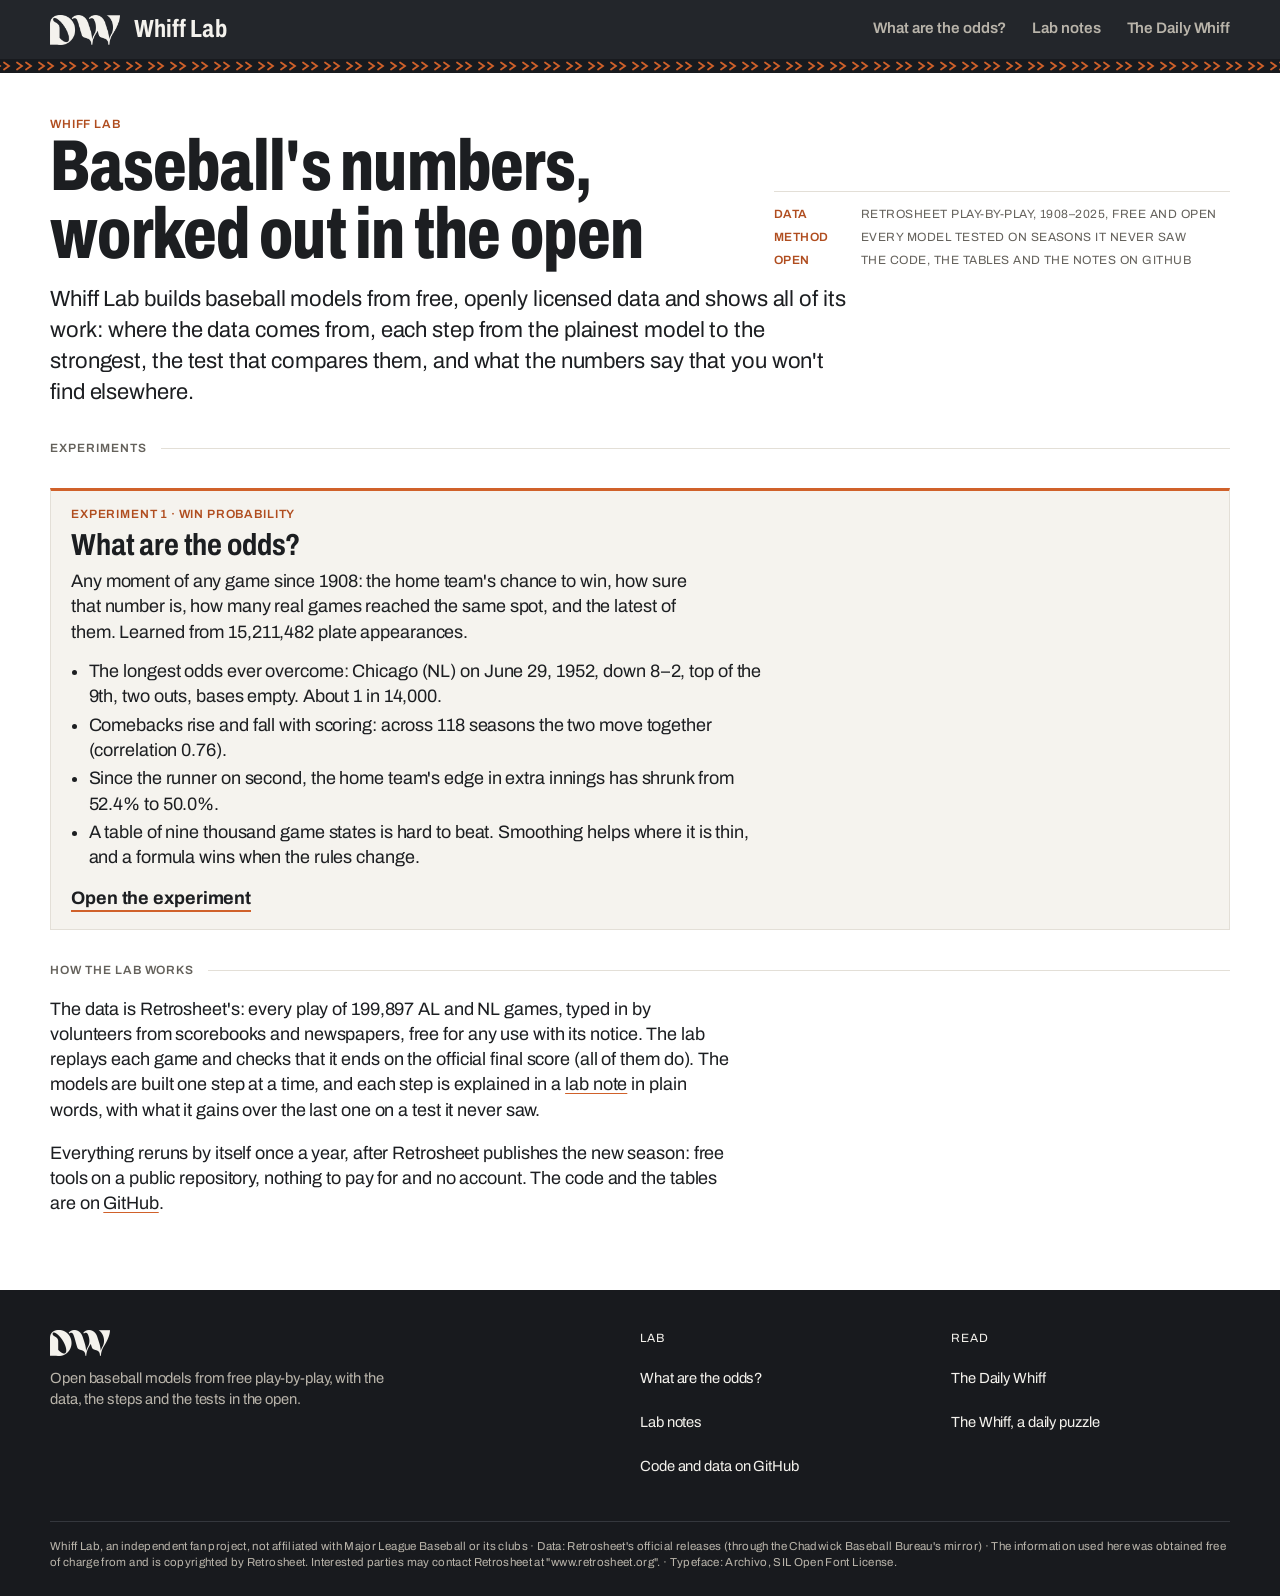
==== site/index.html @ e92014b9 "Add the lab's static site in the Daily Whiff look, with the calculator and the findings of the first" ====
<!doctype html>
<html lang="en" data-data="data/">
<head>
<meta charset="utf-8">
<meta name="viewport" content="width=device-width, initial-scale=1">
<title>Whiff Lab: Open Baseball Models From Free Data</title>
<meta name="description" content="Baseball models built from free, openly licensed play-by-play, with the data, every step and an honest test in the open. First: win probability for any game state since 1908.">
<link rel="icon" href="assets/whiff-site-icon.png">
<link rel="preload" href="assets/fonts/archivo-latin.woff2" as="font" type="font/woff2" crossorigin>
<link rel="stylesheet" href="assets/lab.css?v=2cb74a474c">
<script>document.documentElement.classList.add("is-js")</script>
</head>
<body>
<header class="lab-header"><div class="wrap lab-header__row">
<a class="lab-brand" href="./"><img src="assets/whiff-logo-chalk.png" alt="" width="70" height="30"><span>Whiff Lab</span></a>
<nav class="lab-nav" aria-label="Main">
<button class="lab-nav__open" type="button" aria-expanded="false" aria-controls="lab-menu" aria-label="Open menu"><svg width="24" height="24" viewBox="0 0 24 24" aria-hidden="true" focusable="false"><path d="M4 7.5h16M4 12h16M4 16.5h16" stroke="currentColor" stroke-width="1.8" fill="none"/></svg></button>
<div class="lab-nav__panel" id="lab-menu">
<button class="lab-nav__close" type="button" aria-label="Close menu"><svg width="24" height="24" viewBox="0 0 24 24" aria-hidden="true" focusable="false"><path d="M6 6l12 12M18 6L6 18" stroke="currentColor" stroke-width="1.8" fill="none"/></svg></button>
<ul><li><a href="odds/">What are the odds?</a></li><li><a href="notes/">Lab notes</a></li><li><a href="https://thedailywhiff.com/">The Daily Whiff</a></li></ul>
</div>
</nav>
</div></header>
<div class="lab-seam"></div>
<main class="wrap">
<section class="lab-home__intro">
<div>
<p class="lab-kicker">Whiff Lab</p>
<h1 class="lab-display">Baseball's numbers, worked out in the open</h1>
</div>
<ul class="lab-facts">
<li><strong>Data</strong> Retrosheet play-by-play, 1908–2025, free and open</li>
<li><strong>Method</strong> every model tested on seasons it never saw</li>
<li><strong>Open</strong> the code, the tables and the notes on GitHub</li>
</ul>
</section>
<p class="lab-intro">Whiff Lab builds baseball models from free, openly licensed data and shows all of its work: where the data comes from, each step from the plainest model to the strongest, the test that compares them, and what the numbers say that you won't find elsewhere.</p>

<p class="lab-label">Experiments</p>
<article class="lab-card">
<p class="lab-kicker">Experiment 1 · Win probability</p>
<h2 class="lab-card__title"><a href="odds/">What are the odds?</a></h2>
<p class="lab-card__text">Any moment of any game since 1908: the home team's chance to win, how sure that number is, how many real games reached the same spot, and the latest of them. Learned from 15,211,482 plate appearances.</p>
<ul class="lab-card__finds">
<li>The longest odds ever overcome: Chicago (NL) on June 29, 1952, down 8–2, top of the 9th, two outs, bases empty. About 1 in 14,000.</li>
<li>Comebacks rise and fall with scoring: across 118 seasons the two move together (correlation 0.76).</li>
<li>Since the runner on second, the home team's edge in extra innings has shrunk from 52.4% to 50.0%.</li>
<li>A table of nine thousand game states is hard to beat. Smoothing helps where it is thin, and a formula wins when the rules change.</li>
</ul>
<p><a class="lab-more" href="odds/">Open the experiment</a></p>
</article>

<p class="lab-label">How the lab works</p>
<div class="lab-sec" style="margin-top:0">
<p>The data is Retrosheet's: every play of 199,897 AL and NL games, typed in by volunteers from scorebooks and newspapers, free for any use with its notice. The lab replays each game and checks that it ends on the official final score (all of them do). The models are built one step at a time, and each step is explained in a <a href="notes/">lab note</a> in plain words, with what it gains over the last one on a test it never saw.</p>
<p>Everything reruns by itself once a year, after Retrosheet publishes the new season: free tools on a public repository, nothing to pay for and no account. The code and the tables are on <a href="https://github.com/Jankozeluh/whiff-lab">GitHub</a>.</p>
</div>

</main>
<footer class="lab-footer"><div class="wrap">
<div class="lab-footer__cols">
<div><img src="assets/whiff-logo-chalk.png" alt="Whiff Lab" width="60" height="26">
<p class="lab-footer__tagline">Open baseball models from free play-by-play, with the data, the steps and the tests in the open.</p></div>
<div><p class="lab-footer__label">Lab</p><ul class="lab-footer__links">
<li><a href="odds/">What are the odds?</a></li><li><a href="notes/">Lab notes</a></li>
<li><a href="https://github.com/Jankozeluh/whiff-lab">Code and data on GitHub</a></li></ul></div>
<div><p class="lab-footer__label">Read</p><ul class="lab-footer__links">
<li><a href="https://thedailywhiff.com/">The Daily Whiff</a></li>
<li><a href="https://thedailywhiff.com/the-whiff/">The Whiff, a daily puzzle</a></li></ul></div>
</div>
<div class="lab-legal">
<p>Whiff Lab, an independent fan project, not affiliated with Major League Baseball or its clubs · Data: Retrosheet's
official releases (through the Chadwick Baseball Bureau's mirror) · The information used here was obtained free of charge from and is copyrighted by Retrosheet.  Interested parties may contact Retrosheet at &quot;www.retrosheet.org&quot;. · Typeface:
Archivo, SIL Open Font License.</p>
</div>
</div></footer>
<script src="assets/lab.js?v=5cbb02883b" defer></script>
</body>
</html>
---- site/assets/lab.css ----
/* Whiff Lab in The Daily Whiff's Graphite look: graphite bands, a leather-orange accent, one typeface (Archivo:
   condensed headings, normal-width text, small uppercase labels), one content width (1200px) on every page. */
@font-face { font-family: Archivo; font-style: normal; font-weight: 100 900; font-stretch: 62% 125%; font-display: swap;
  src: url("fonts/archivo-latin.woff2") format("woff2");
  unicode-range: U+0000-00FF, U+0131, U+0152-0153, U+02BB-02BC, U+02C6, U+02DA, U+02DC, U+0304, U+0308, U+0329, U+2000-206F, U+20AC, U+2122, U+2191, U+2193, U+2212, U+2215, U+FEFF, U+FFFD; }
@font-face { font-family: Archivo; font-style: normal; font-weight: 100 900; font-stretch: 62% 125%; font-display: swap;
  src: url("fonts/archivo-latin-ext.woff2") format("woff2");
  unicode-range: U+0100-02BA, U+02BD-02C5, U+02C7-02CC, U+02CE-02D7, U+02DD-02FF, U+0304, U+0308, U+0329, U+1D00-1DBF, U+1E00-1E9F, U+1EF2-1EFF, U+2020, U+20A0-20AB, U+20AD-20C0, U+2113, U+2C60-2C7F, U+A720-A7FF; }

:root {
  --graphite: #23262b; --graphite-deep: #181a1e; --chalk: #f4f2ed; --chalk-dim: #b9b4aa;
  --leather: #d0612a; --leather-text: #b04d1f; --ink: #1c1e21; --muted: #64615b; --rule: #e3dfd7; --paper: #f5f3ee;
  --font: Archivo, "Arial Narrow", sans-serif;
  --gutter: clamp(30px, 5vw, 50px);
  --label: 600 .72rem/1.2 var(--font);
  --seam: url("data:image/svg+xml,%3Csvg xmlns='http://www.w3.org/2000/svg' width='22' height='14' viewBox='0 0 22 14'%3E%3Cpath d='M4 3.5 L9 7 L4 10.5 M13 3.5 L18 7 L13 10.5' fill='none' stroke='black' stroke-width='1.8' stroke-linecap='round'/%3E%3C/svg%3E");
}
*, *::before, *::after { box-sizing: border-box; }
html { -webkit-text-size-adjust: 100%; }
body { margin: 0; background: #fff; color: var(--ink); font-family: var(--font); font-weight: 400;
  font-size: clamp(1rem, 1rem + ((1vw - .2rem) * .227), 1.125rem); line-height: 1.4; letter-spacing: -.1px;
  display: flex; flex-direction: column; min-height: 100vh; min-height: 100dvh; }
:where(h1, h2, h3, h4) { font-stretch: 82%; font-weight: 700; letter-spacing: -.005em; line-height: 1.1; text-wrap: balance; }
a { color: var(--ink); text-decoration-color: var(--leather); text-underline-offset: 3px; }
a:hover { color: var(--leather-text); }
img, svg { max-width: 100%; }
table, .num { font-variant-numeric: tabular-nums; }
.wrap { width: 100%; max-width: calc(1200px + 2 * var(--gutter)); margin-inline: auto; padding-inline: var(--gutter); }
[hidden] { display: none !important; }
.screen-reader-text { position: absolute; width: 1px; height: 1px; overflow: hidden; clip: rect(0 0 0 0); white-space: nowrap; }
:focus-visible { outline: 2px solid var(--leather); outline-offset: 2px; }

/* header: graphite band, one row on every width; the seam (a row of baseball stitches) under it */
.lab-header { background: var(--graphite); color: var(--chalk); padding-block: 14px; }
.lab-header__row { display: flex; align-items: center; justify-content: space-between; gap: 16px; }
.lab-brand { display: flex; align-items: center; gap: 14px; min-width: 0; color: inherit; text-decoration: none; }
.lab-brand:hover { color: inherit; }
.lab-brand img { height: 30px; width: auto; display: block; }
.lab-brand span { font-stretch: 78%; font-weight: 700; font-size: 1.55rem; line-height: 1; letter-spacing: .005em; white-space: nowrap; }
.lab-nav ul { display: flex; gap: 26px; list-style: none; margin: 0; padding: 0; font-size: .95rem; font-weight: 600; }
.lab-nav a { display: inline-block; padding-block: 4px; color: var(--chalk-dim); text-decoration: none; border-bottom: 2px solid transparent; white-space: nowrap; }
.lab-nav a:hover, .lab-nav a[aria-current="page"] { color: var(--chalk); border-bottom-color: var(--leather); }
.lab-nav__open, .lab-nav__close { display: none; }
.lab-seam { height: 14px; background: var(--graphite-deep); position: relative; }
.lab-seam::before { content: ""; position: absolute; inset: 0; background: var(--leather); -webkit-mask: var(--seam) repeat-x center; mask: var(--seam) repeat-x center; }
@media (max-width: 900px) { .lab-nav ul { gap: 16px; font-size: .9rem; } }
/* the phone menu: one left-aligned column on a graphite overlay */
@media (max-width: 600px) {
  .lab-brand img { height: 24px; }
  .lab-brand span { font-size: 1.3rem; }
  .is-js .lab-nav__open { display: grid; place-items: center; width: 44px; height: 44px; margin: -10px -10px -10px 0; padding: 0; border: 0; background: none; color: var(--chalk); cursor: pointer; }
  .is-js .lab-nav__panel { display: none; }
  .is-js .lab-nav.is-open .lab-nav__panel { display: block; position: fixed; inset: 0; z-index: 50; background: var(--graphite); padding: 3.5rem 1.5rem 2rem; overflow-y: auto; }
  .is-js .lab-nav.is-open .lab-nav__close { display: grid; place-items: center; position: absolute; top: .5rem; right: .75rem; width: 44px; height: 44px; border: 0; background: none; color: var(--chalk); cursor: pointer; }
  .is-js .lab-nav ul { flex-direction: column; gap: 1.1rem; }
  .is-js .lab-nav.is-open a { color: var(--chalk); font-size: 1.5rem; }
  .lab-nav ul { flex-wrap: wrap; gap: 6px 16px; }
}

/* page */
main { flex: 1 0 auto; padding-block: 2.75rem 3.5rem; }
.lab-title { margin: 0 0 1.25rem; font-stretch: 72%; font-weight: 800; font-size: clamp(2.25rem, 5vw, 3.75rem); line-height: 1; letter-spacing: -.01em; }
.lab-display { margin: 0; font-stretch: 72%; font-weight: 800; font-size: clamp(2.5rem, 6vw, 4.5rem); line-height: .95; letter-spacing: -.01em; text-wrap: balance; }
.lab-intro { max-width: 62ch; margin: 0 0 1.5rem; font-size: clamp(1.125rem, 1.125rem + ((1vw - .2rem) * .455), 1.375rem); line-height: 1.4; }
.lab-lede { max-width: 62ch; color: var(--muted); }
.lab-kicker { margin: 0; font: var(--label); font-size: .75rem; letter-spacing: .07em; text-transform: uppercase; color: var(--leather-text); }
.lab-label { display: flex; align-items: center; gap: 14px; margin-block: 2rem 1rem; font-size: .75rem; font-weight: 600; letter-spacing: .08em; text-transform: uppercase; color: var(--muted); }
.lab-label::after { content: ""; flex: 1; height: 1px; background: var(--rule); }
.lab-more { font-weight: 700; color: var(--ink); text-decoration: none; border-bottom: 2px solid var(--leather); padding-bottom: 2px; }
.lab-more:hover { color: var(--leather-text); }
.lab-note { margin: .4rem 0 0; font-size: .78rem; line-height: 1.45; color: var(--muted); }
.lab-credit { margin-top: 2.5rem; font-size: .8rem; color: var(--muted); max-width: 90ch; }
.lab-facts { list-style: none; margin: 0; padding: 14px 0 0; border-top: 1px solid var(--rule); display: grid; gap: 6px; font-size: .75rem; letter-spacing: .04em; text-transform: uppercase; color: var(--muted); }
.lab-facts li { display: flex; gap: .75em; }
.lab-facts strong { flex: 0 0 6.5em; font-weight: 600; color: var(--leather-text); }

/* home: the intro (display title and facts row), then one card per experiment */
.lab-home__intro { display: grid; gap: 2.5rem; margin-bottom: 1rem; }
@media (min-width: 782px) { .lab-home__intro { grid-template-columns: minmax(0, 3fr) minmax(0, 2fr); align-items: end; } }
.lab-card { margin-block-start: 2rem; padding: 1rem 1.25rem 1.1rem; background: var(--paper); border: 1px solid var(--rule); border-top: 3px solid var(--leather); }
.lab-card > * { margin-block: 0; }
.lab-card__title { margin-block: .45rem .5rem; font-stretch: 80%; font-weight: 700; font-size: clamp(1.45rem, 2.6vw, 1.9rem); line-height: 1.06; }
.lab-card__title a { color: inherit; text-decoration: none; }
.lab-card__title a:hover { text-decoration: underline; text-decoration-color: var(--leather); text-underline-offset: 4px; }
.lab-card__text { margin-block: .25rem .9rem; max-width: 62ch; }
.lab-card ul.lab-card__finds { margin: 0 0 1rem; padding-left: 1.1rem; max-width: 70ch; }
.lab-card ul.lab-card__finds li { margin: .2rem 0; }

/* sections: a graphite rule over each heading */
.lab-sec { margin-top: 3rem; scroll-margin-top: 1rem; }
.lab-sec > h2 { margin: 0 0 .35rem; padding-top: .8rem; border-top: 3px solid var(--graphite); font-stretch: 78%; font-weight: 750; font-size: clamp(1.6rem, 3.4vw, 2.2rem); line-height: 1.05; }
.lab-sec h3 { margin: 1.75rem 0 .5rem; font-stretch: 84%; font-size: 1.15rem; }
.lab-sec > p, .lab-sec li { max-width: 68ch; }
.lab-jump { display: flex; flex-wrap: wrap; gap: .1rem 1.3rem; list-style: none; margin: 1.5rem 0 0; padding: .6rem 1rem .5rem; background: var(--graphite); border-bottom: 3px solid var(--leather); }
.lab-jump a { display: inline-block; padding: .15rem 0; min-height: 0; border-bottom: 2px solid transparent; color: var(--chalk-dim); font: var(--label); letter-spacing: .08em; text-transform: uppercase; text-decoration: none; white-space: nowrap; line-height: 2; }
.lab-jump a:hover { color: var(--chalk); border-bottom-color: var(--leather); }

/* tables: labels left, numbers right; a wide table scrolls inside its own box, never the page */
.lab-table { overflow-x: auto; max-width: 100%; margin: 1rem 0 .25rem; }
.lab-table table { border-collapse: collapse; min-width: 100%; font-size: .92rem; }
.lab-table th, .lab-table td { padding: .5rem .6rem; border-bottom: 1px solid var(--rule); text-align: left; vertical-align: top; }
.lab-table thead th { font: var(--label); letter-spacing: .05em; text-transform: uppercase; color: var(--muted); vertical-align: bottom; border-bottom: 1px solid var(--graphite); }
.lab-table tbody th { font-weight: 600; }
.lab-table .num { text-align: right; white-space: nowrap; }
.lab-table .nw { white-space: nowrap; }
.lab-table tr.is-best td { font-weight: 700; }
.lab-table td small { color: var(--muted); font-size: .85em; }
@media (min-width: 782px) { .lab-table table { width: 100%; } }

/* charts */
.lab-ch { margin: 1.25rem 0 .75rem; }
.lab-ch svg { display: block; width: 100%; height: auto; overflow: visible; font-family: var(--font); }
.lab-ch figcaption, .lab-fig figcaption { margin-top: .4rem; font-size: .78rem; line-height: 1.45; color: var(--muted); }
.ch-grid { stroke: var(--rule); stroke-width: 1; }
.ch-axis { stroke: var(--muted); stroke-width: 1; }
.ch-tick { fill: var(--muted); font-size: 11px; font-variant-numeric: tabular-nums; }
.ch-label { fill: var(--ink); font-size: 11px; font-weight: 600; font-variant-numeric: tabular-nums; }
.ch-line { fill: none; stroke: var(--ink); stroke-width: 1.6; stroke-linejoin: round; stroke-linecap: round; }
.ch-line.is-accent { stroke: var(--leather); stroke-width: 2.2; }
.ch-dot { fill: var(--graphite); stroke: #fff; stroke-width: 1; }
.ch-dot.is-now { fill: var(--leather); }
.ch-range { stroke: var(--graphite); stroke-width: 2; stroke-opacity: .35; }
.ch-range.is-now { stroke: var(--leather); stroke-opacity: .7; }
.ch-bar { fill: var(--graphite); fill-opacity: .2; }
.ch-cut { stroke: var(--muted); stroke-width: 1; stroke-dasharray: 3 3; }
.lab-fig { margin: 1.25rem 0 1rem; }
.lab-fig svg { display: block; width: 100%; height: auto; }

/* footer: graphite deep */
.lab-footer { background: var(--graphite-deep); color: var(--chalk-dim); font-size: .92rem; padding-block: 2.5rem 1.25rem; }
.lab-footer a { color: var(--chalk); text-decoration: none; }
.lab-footer a:hover { color: var(--chalk); text-decoration: underline; text-decoration-color: var(--leather); }
.lab-footer__cols { display: grid; gap: 1.75rem 2rem; }
@media (min-width: 782px) { .lab-footer__cols { grid-template-columns: 2fr 1fr 1fr; } }
.lab-footer img { height: 26px; width: auto; display: block; }
.lab-footer__tagline { margin: .75rem 0 0; max-width: 42ch; }
.lab-footer__label { margin: 0 0 .6rem; font-size: .75rem; letter-spacing: .08em; text-transform: uppercase; color: var(--chalk); }
.lab-footer__links { list-style: none; margin: 0; padding: 0; display: grid; gap: 6px; }
.lab-footer__links a { display: inline-block; padding-block: 2px; }
.lab-legal { margin-top: 2rem; padding-top: 1rem; border-top: 1px solid #34373d; font-size: .72rem; letter-spacing: .03em; }
.lab-legal p { margin: 0 0 .35rem; }

/* lab notes: one readable column */
.lab-prose { max-width: 72ch; }
.lab-prose h2 { margin: 2.25rem 0 .5rem; padding-top: .7rem; border-top: 3px solid var(--graphite); font-stretch: 78%; font-weight: 750; font-size: clamp(1.45rem, 3vw, 1.9rem); }
.lab-prose h3 { margin: 1.75rem 0 .4rem; font-stretch: 84%; font-size: 1.15rem; }
.lab-prose code { font-size: .88em; background: var(--paper); border: 1px solid var(--rule); padding: 0 .25em; overflow-wrap: anywhere; }
.lab-prose pre { overflow-x: auto; background: var(--paper); border: 1px solid var(--rule); padding: .75rem 1rem; font-size: .85rem; line-height: 1.45; }
.lab-prose pre code { border: 0; padding: 0; background: none; overflow-wrap: normal; }
.lab-prose blockquote { margin: 1rem 0; padding-left: .9rem; border-left: 3px solid var(--leather); color: var(--muted); }
.lab-prose table { border-collapse: collapse; font-size: .92rem; display: block; overflow-x: auto; max-width: 100%; }
.lab-prose th, .lab-prose td { padding: .45rem .6rem; border-bottom: 1px solid var(--rule); text-align: left; }
.lab-prose thead th { font: var(--label); letter-spacing: .05em; text-transform: uppercase; color: var(--muted); border-bottom: 1px solid var(--graphite); }
.lab-prose img { display: block; margin: 1.25rem 0; border: 1px solid var(--rule); background: #fff; }
.lab-notes-nav { display: flex; flex-wrap: wrap; justify-content: space-between; gap: 1rem; margin-top: 3rem; padding-top: 1.25rem; border-top: 1px solid var(--rule); font-weight: 700; }
.lab-notes-nav a { text-decoration: none; border-bottom: 2px solid var(--leather); }
.lab-notes-list { list-style: none; padding: 0; margin: 1.5rem 0 0; display: grid; gap: 1rem; max-width: 72ch; }
.lab-notes-list li { padding: .9rem 1rem 1rem; background: var(--paper); border: 1px solid var(--rule); border-top: 3px solid var(--graphite); }
.lab-notes-list a { font-stretch: 84%; font-weight: 700; font-size: 1.2rem; text-decoration: none; }
.lab-notes-list a:hover { text-decoration: underline; text-decoration-color: var(--leather); }
.lab-notes-list p { margin: .3rem 0 0; color: var(--muted); font-size: .95rem; }

/* tap targets: every link that stands on its own is at least 44px tall (links inside a sentence are not) */
.lab-brand { min-height: 44px; margin-block: -7px; }
.lab-footer__links { gap: 0; }
.lab-footer__links a { min-height: 44px; display: inline-flex; align-items: center; padding-block: 0; }
.lab-jump a { min-height: 44px; display: inline-flex; align-items: center; }
.lab-nav a, .lab-more, .lab-table td a, .lab-notes-nav a { position: relative; }
.lab-nav a::after, .lab-more::after, .lab-table td a::after, .lab-notes-nav a::after { content: ""; position: absolute; left: -6px; right: -6px; top: 50%; height: 44px; transform: translateY(-50%); }
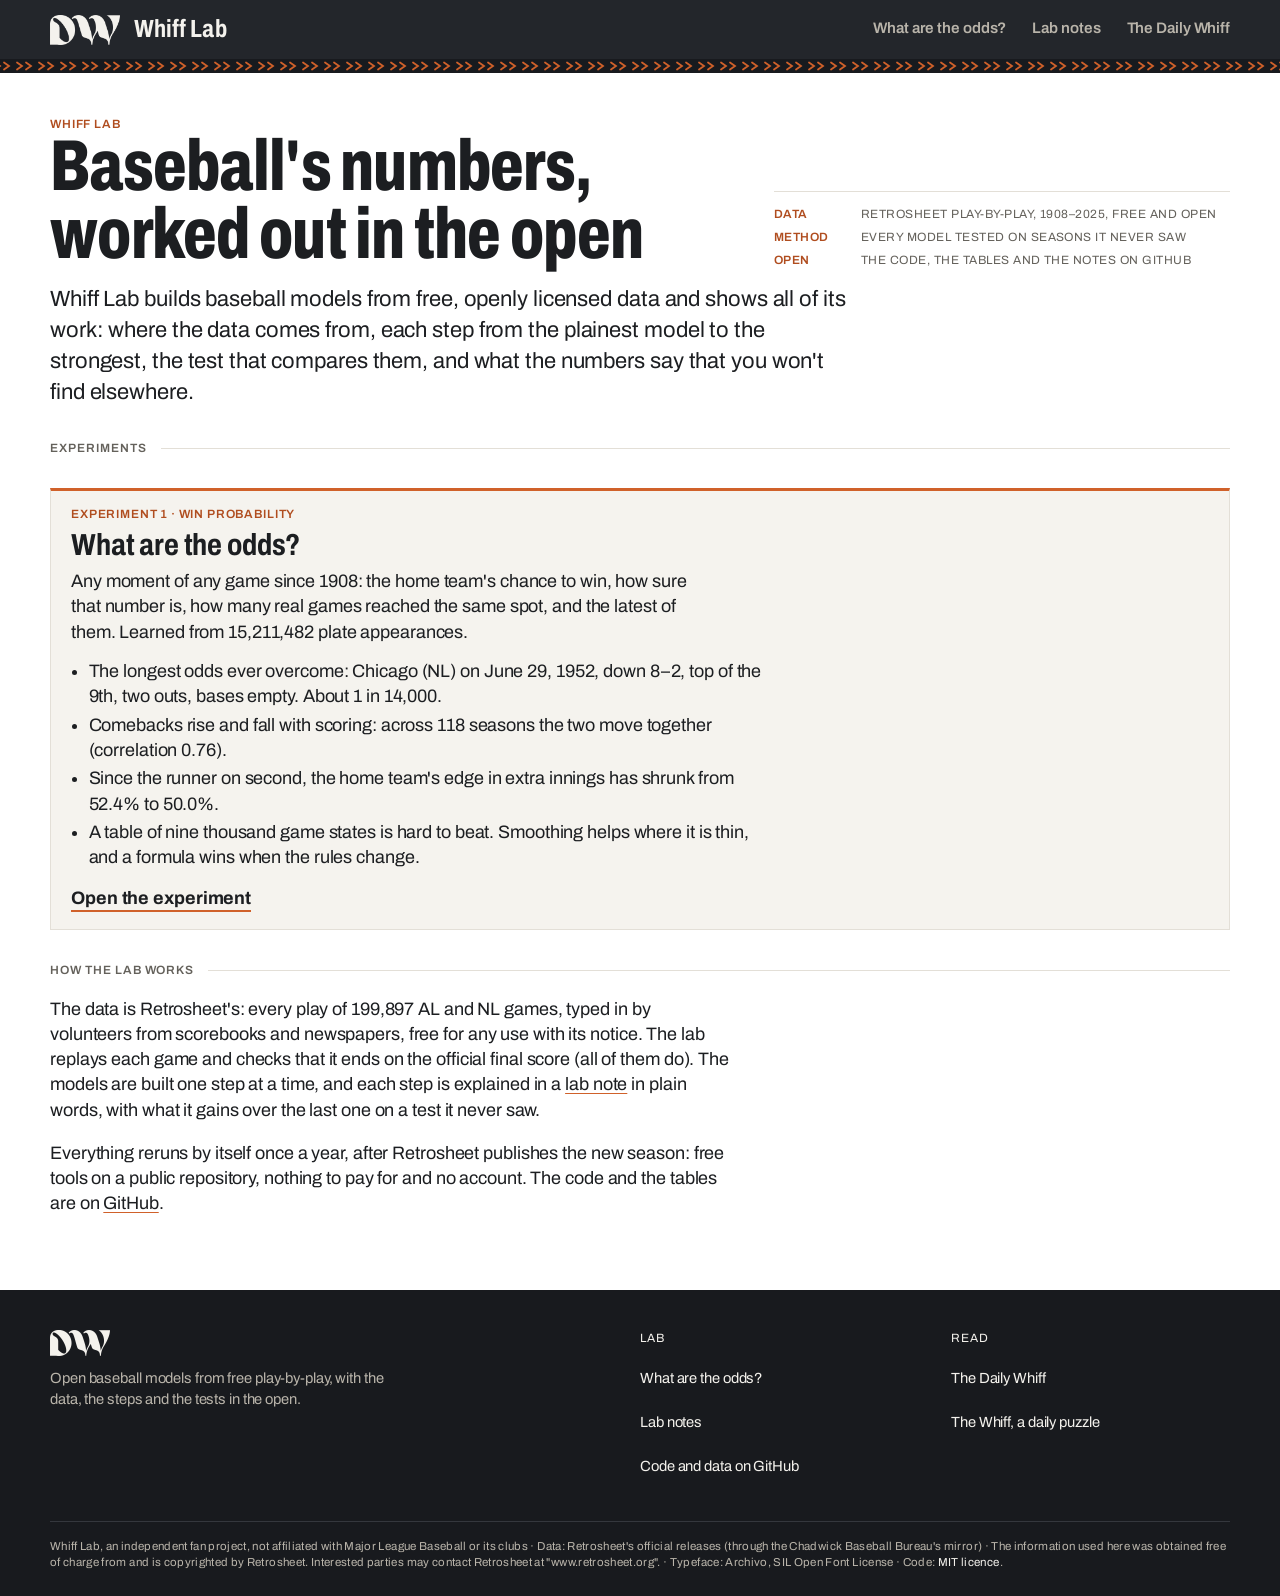
==== commit f542f61d: "License the code under MIT, leaving out the Daily Whiff mark. Co-Authored-By: Claude Opus 5.5 <norep" ====
--- a/site/index.html
+++ b/site/index.html
@@ -71,7 +71,7 @@
 <div class="lab-legal">
 <p>Whiff Lab, an independent fan project, not affiliated with Major League Baseball or its clubs · Data: Retrosheet's
 official releases (through the Chadwick Baseball Bureau's mirror) · The information used here was obtained free of charge from and is copyrighted by Retrosheet.  Interested parties may contact Retrosheet at &quot;www.retrosheet.org&quot;. · Typeface:
-Archivo, SIL Open Font License.</p>
+Archivo, SIL Open Font License · Code: <a href="https://github.com/Jankozeluh/whiff-lab/blob/main/LICENSE">MIT licence</a>.</p>
 </div>
 </div></footer>
 <script src="assets/lab.js?v=5cbb02883b" defer></script>
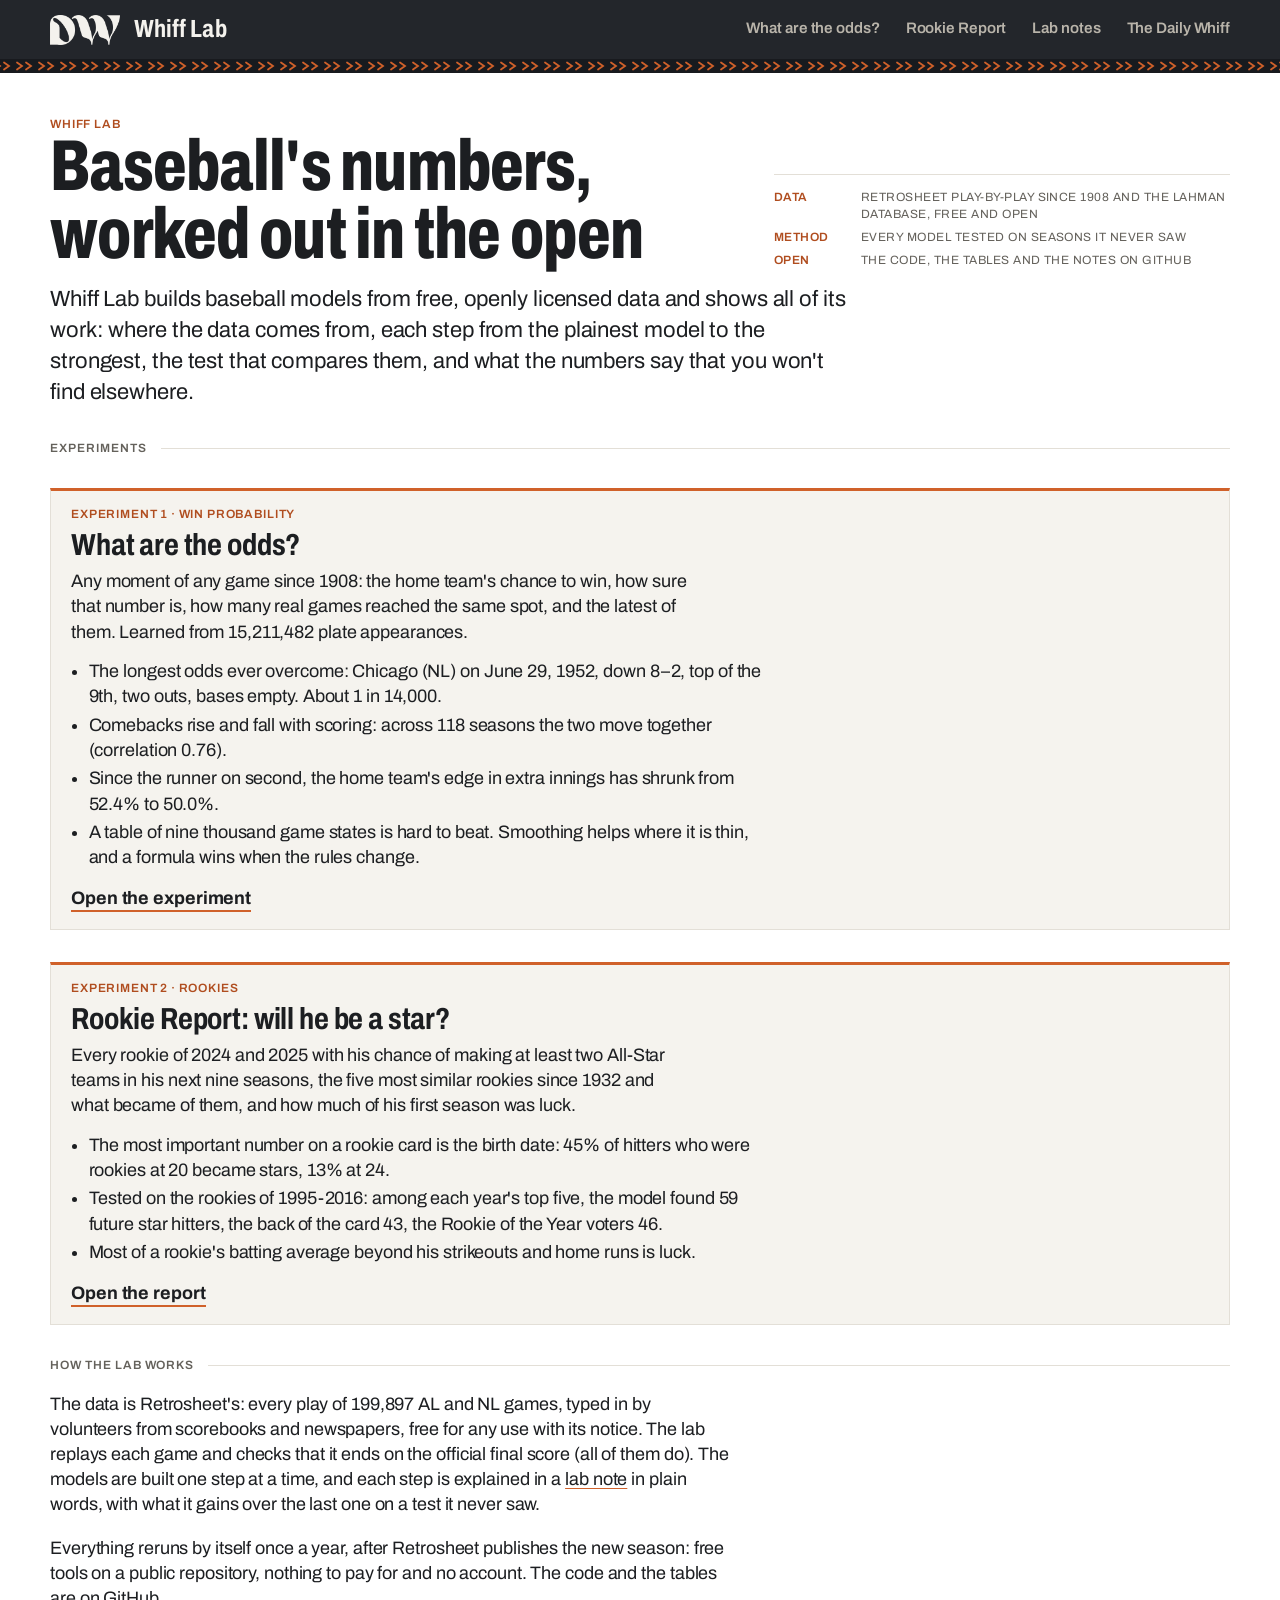
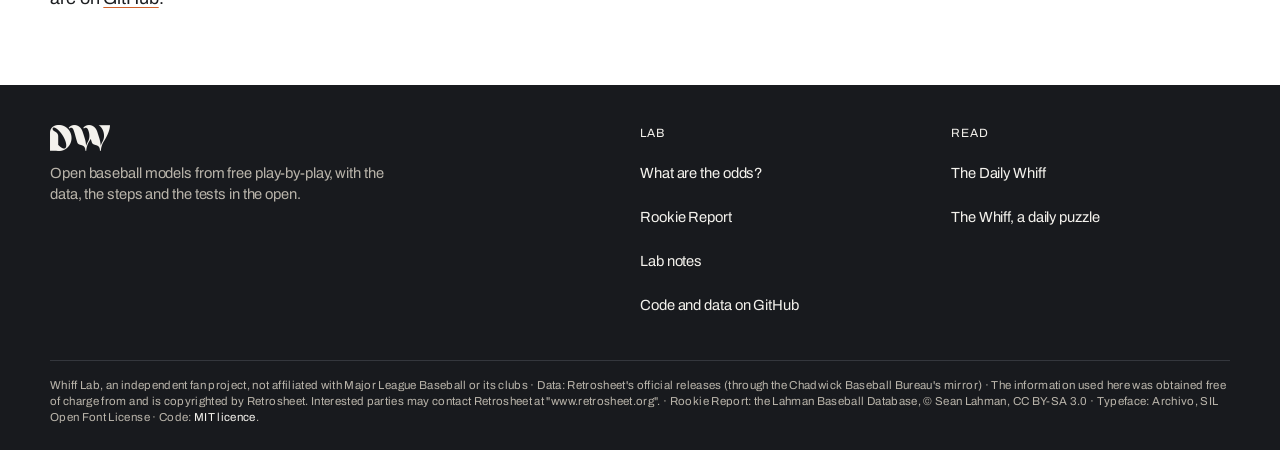
==== commit 3c8b93ed: "Add the Rookie Report page and lab note 7, in the Daily Whiff look. Co-Authored-By: Claude Opus 5.5 " ====
--- a/site/index.html
+++ b/site/index.html
@@ -17,7 +17,7 @@
 <button class="lab-nav__open" type="button" aria-expanded="false" aria-controls="lab-menu" aria-label="Open menu"><svg width="24" height="24" viewBox="0 0 24 24" aria-hidden="true" focusable="false"><path d="M4 7.5h16M4 12h16M4 16.5h16" stroke="currentColor" stroke-width="1.8" fill="none"/></svg></button>
 <div class="lab-nav__panel" id="lab-menu">
 <button class="lab-nav__close" type="button" aria-label="Close menu"><svg width="24" height="24" viewBox="0 0 24 24" aria-hidden="true" focusable="false"><path d="M6 6l12 12M18 6L6 18" stroke="currentColor" stroke-width="1.8" fill="none"/></svg></button>
-<ul><li><a href="odds/">What are the odds?</a></li><li><a href="notes/">Lab notes</a></li><li><a href="https://thedailywhiff.com/">The Daily Whiff</a></li></ul>
+<ul><li><a href="odds/">What are the odds?</a></li><li><a href="rookies/">Rookie Report</a></li><li><a href="notes/">Lab notes</a></li><li><a href="https://thedailywhiff.com/">The Daily Whiff</a></li></ul>
 </div>
 </nav>
 </div></header>
@@ -29,7 +29,7 @@
 <h1 class="lab-display">Baseball's numbers, worked out in the open</h1>
 </div>
 <ul class="lab-facts">
-<li><strong>Data</strong> Retrosheet play-by-play, 1908–2025, free and open</li>
+<li><strong>Data</strong> Retrosheet play-by-play since 1908 and the Lahman database, free and open</li>
 <li><strong>Method</strong> every model tested on seasons it never saw</li>
 <li><strong>Open</strong> the code, the tables and the notes on GitHub</li>
 </ul>
@@ -50,6 +50,18 @@
 <p><a class="lab-more" href="odds/">Open the experiment</a></p>
 </article>
 
+<article class="lab-card">
+<p class="lab-kicker">Experiment 2 · Rookies</p>
+<h2 class="lab-card__title"><a href="rookies/">Rookie Report: will he be a star?</a></h2>
+<p class="lab-card__text">Every rookie of 2024 and 2025 with his chance of making at least two All-Star teams in his next nine seasons, the five most similar rookies since 1932 and what became of them, and how much of his first season was luck.</p>
+<ul class="lab-card__finds">
+<li>The most important number on a rookie card is the birth date: 45% of hitters who were rookies at 20 became stars, 13% at 24.</li>
+<li>Tested on the rookies of 1995-2016: among each year's top five, the model found 59 future star hitters, the back of the card 43, the Rookie of the Year voters 46.</li>
+<li>Most of a rookie's batting average beyond his strikeouts and home runs is luck.</li>
+</ul>
+<p><a class="lab-more" href="rookies/">Open the report</a></p>
+</article>
+
 <p class="lab-label">How the lab works</p>
 <div class="lab-sec" style="margin-top:0">
 <p>The data is Retrosheet's: every play of 199,897 AL and NL games, typed in by volunteers from scorebooks and newspapers, free for any use with its notice. The lab replays each game and checks that it ends on the official final score (all of them do). The models are built one step at a time, and each step is explained in a <a href="notes/">lab note</a> in plain words, with what it gains over the last one on a test it never saw.</p>
@@ -62,7 +74,8 @@
 <div><img src="assets/whiff-logo-chalk.png" alt="Whiff Lab" width="60" height="26">
 <p class="lab-footer__tagline">Open baseball models from free play-by-play, with the data, the steps and the tests in the open.</p></div>
 <div><p class="lab-footer__label">Lab</p><ul class="lab-footer__links">
-<li><a href="odds/">What are the odds?</a></li><li><a href="notes/">Lab notes</a></li>
+<li><a href="odds/">What are the odds?</a></li><li><a href="rookies/">Rookie Report</a></li>
+<li><a href="notes/">Lab notes</a></li>
 <li><a href="https://github.com/Jankozeluh/whiff-lab">Code and data on GitHub</a></li></ul></div>
 <div><p class="lab-footer__label">Read</p><ul class="lab-footer__links">
 <li><a href="https://thedailywhiff.com/">The Daily Whiff</a></li>
@@ -70,7 +83,8 @@
 </div>
 <div class="lab-legal">
 <p>Whiff Lab, an independent fan project, not affiliated with Major League Baseball or its clubs · Data: Retrosheet's
-official releases (through the Chadwick Baseball Bureau's mirror) · The information used here was obtained free of charge from and is copyrighted by Retrosheet.  Interested parties may contact Retrosheet at &quot;www.retrosheet.org&quot;. · Typeface:
+official releases (through the Chadwick Baseball Bureau's mirror) · The information used here was obtained free of charge from and is copyrighted by Retrosheet.  Interested parties may contact Retrosheet at &quot;www.retrosheet.org&quot;. · Rookie Report:
+the Lahman Baseball Database, © Sean Lahman, CC BY-SA 3.0 · Typeface:
 Archivo, SIL Open Font License · Code: <a href="https://github.com/Jankozeluh/whiff-lab/blob/main/LICENSE">MIT licence</a>.</p>
 </div>
 </div></footer>
